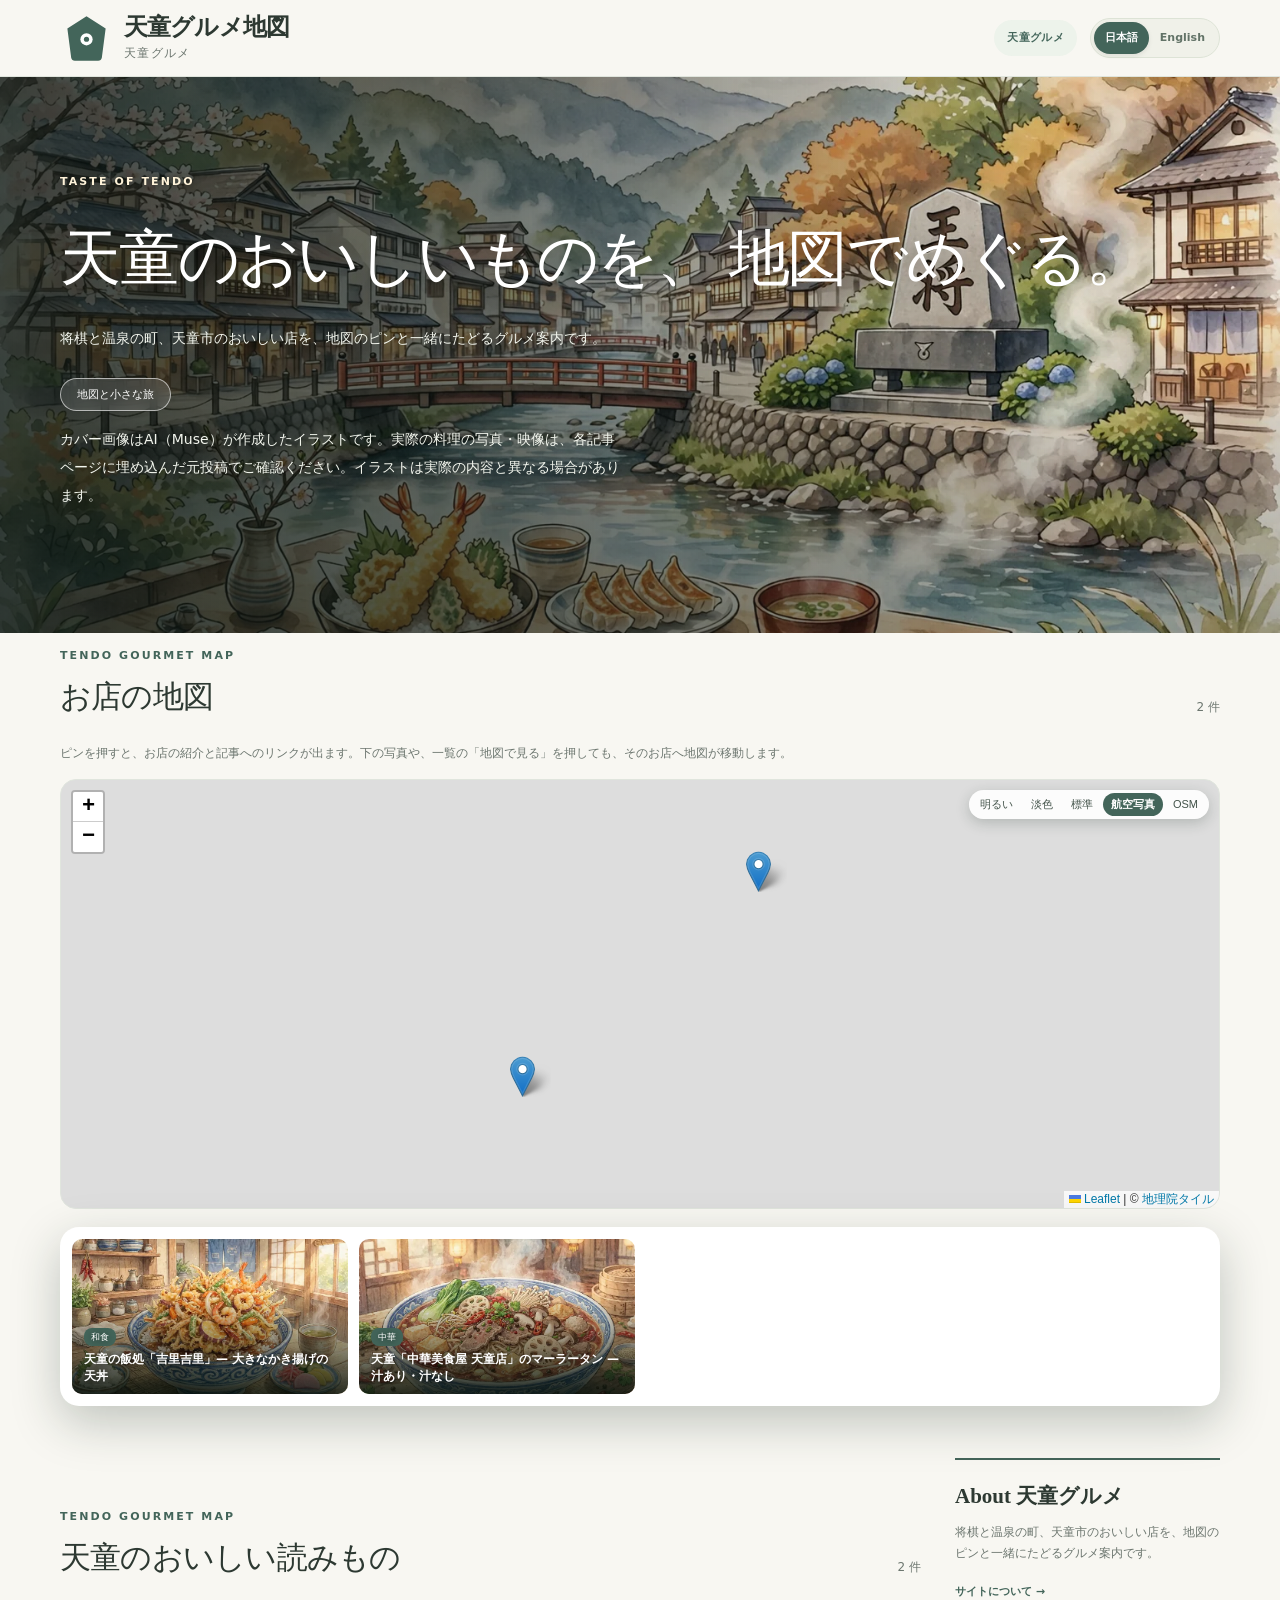
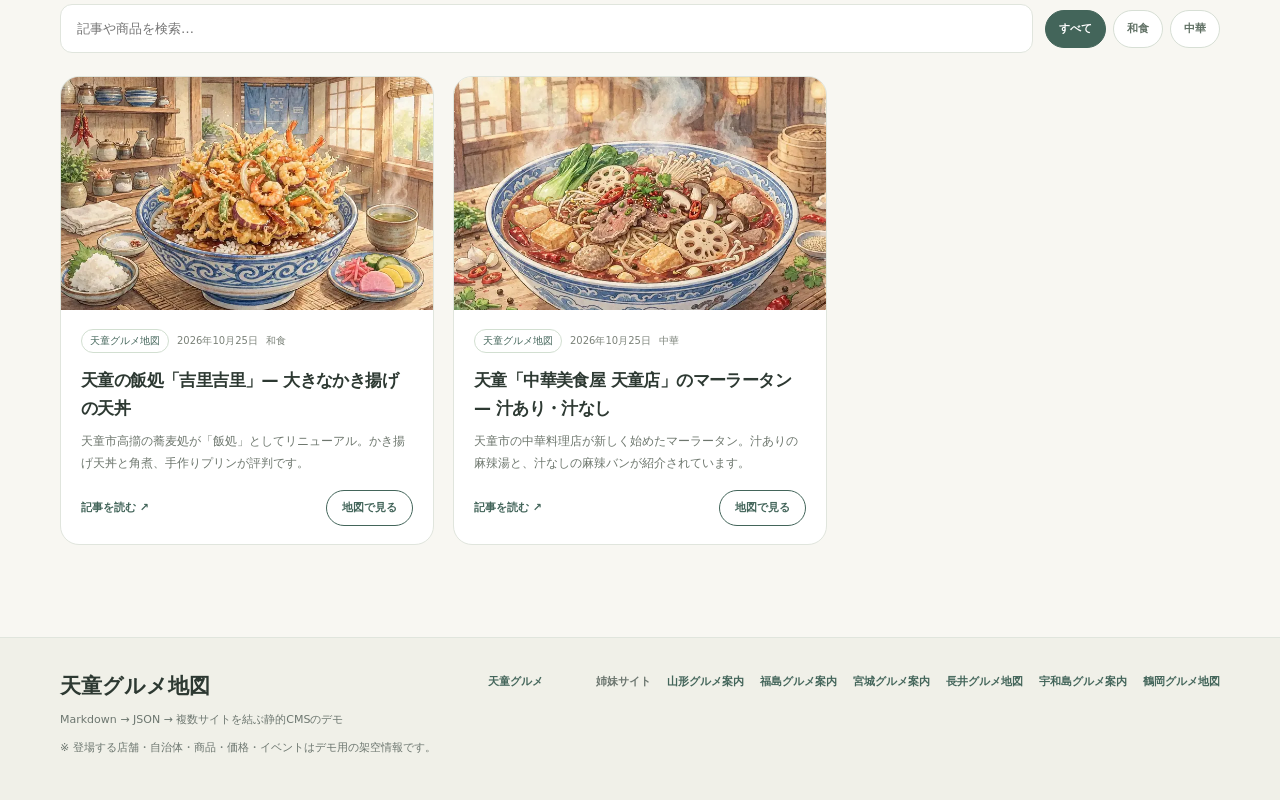
==== preview.html @ d47a8094 "Update generated site files" ====
<!doctype html><html lang="ja"><head><meta charset="utf-8"><meta name="viewport" content="width=device-width,initial-scale=1"><meta name="description" content="Markdownから生成した静的JSONサイト"><title>天童グルメ地図</title><style>:root{--bg:#f8f7f2;--ink:#2d3932;--muted:#6c766f;--line:#e0e5dd;--accent:#416851;--accentsoft:#edf3eb;--paper:#fff;--round:19px;--shadow:0 18px 48px rgba(37,57,42,.075)}*{box-sizing:border-box}html{scroll-behavior:smooth}body{margin:0;background:var(--bg);color:var(--ink);font:15px/1.8 -apple-system,BlinkMacSystemFont,'Noto Sans JP','Hiragino Kaku Gothic ProN',system-ui,sans-serif}button,input{font:inherit}button{cursor:pointer}a{color:inherit;text-decoration:none}a:hover{color:var(--accent)}img{max-width:100%}h1,h2,h3,p{margin-top:0}[hidden]{display:none!important}.container{width:min(1160px,calc(100% - 48px));margin:auto}.topbar{position:sticky;top:0;z-index:5;background:rgba(248,247,242,.97);backdrop-filter:blur(13px);border-bottom:1px solid var(--line)}.topline{display:flex;gap:18px;align-items:center;justify-content:space-between;min-height:76px}.brand{display:flex;align-items:center;gap:12px;min-width:0}.brandicon{width:42px;height:42px;display:grid;place-items:center;border-radius:13px;background:var(--accent);color:white;font:26px Georgia,serif}.brandname{display:block;font-family:Georgia,'Noto Serif JP',serif;font-size:24px;font-weight:700;line-height:1.1;letter-spacing:-.035em}.brandsub{display:block;font-size:12px;color:var(--muted);letter-spacing:.11em;line-height:1.4;margin-top:5px}.links{display:flex;align-items:center;gap:6px;flex-wrap:wrap;justify-content:flex-end}.links a{font-size:11px;font-weight:700;letter-spacing:.025em;border-radius:100px;padding:8px 13px;white-space:nowrap}.links a.selected{background:var(--accentsoft);color:var(--accent)}.cartbadge{display:inline-block;background:var(--accent);color:white;border-radius:15px;font-size:9px;min-width:17px;text-align:center;padding:0 4px}.mobilehint{display:none}.hero{background:linear-gradient(115deg,#e3eade,#f2dfc7);position:relative;overflow:hidden}.hero:before{content:"";position:absolute;width:370px;height:370px;border-radius:100%;right:-55px;top:-160px;background:rgba(255,255,255,.28)}.hero:after{content:"✳";position:absolute;right:10%;bottom:-150px;font:350px Georgia,serif;line-height:1;color:rgba(74,110,81,.09);transform:rotate(-16deg)}.hero.town{background:linear-gradient(110deg,#d9ebec,#eaf1e2)}.hero.town:after{content:"⌂";color:rgba(66,106,118,.09)}.hero.fruit{background:linear-gradient(110deg,#f6e6d2,#f7e0d9)}.hero.fruit:after{content:"◌";color:rgba(166,95,70,.13)}.heroinner{position:relative;z-index:1;padding:70px 0 77px;max-width:1160px;margin:auto}.kicker{font-size:11px;letter-spacing:.19em;font-weight:800;color:var(--accent)}.hero h1{font:500 clamp(35px,5vw,61px)/1.5 Georgia,'Noto Serif JP',serif;letter-spacing:-.035em;margin:19px 0;color:#263c31;white-space:pre-line}.hero p{font-size:14px;max-width:565px;color:#5c6a60;line-height:2}.hero .subpill{display:inline-flex;border:1px solid color-mix(in srgb,var(--accent) 35%,transparent);border-radius:100px;color:var(--accent);font-size:11px;padding:6px 16px;margin-top:12px;background:rgba(255,255,255,.28)}.section{padding:52px 0}.sectiontitle{display:flex;justify-content:space-between;align-items:end;margin-bottom:25px;gap:16px}.sectiontitle h2{font:500 31px/1.35 Georgia,'Noto Serif JP',serif;letter-spacing:-.025em;margin:8px 0 0}.sectiontitle .caption{font-size:12px;color:var(--muted);margin:0}.siteintro{display:grid;grid-template-columns:repeat(3,1fr);gap:18px;margin-bottom:50px}.siteitem{border:1px solid var(--line);background:white;border-radius:18px;padding:22px 23px;transition:transform .15s,border-color .15s;display:flex;gap:12px;align-items:start}.siteitem:hover{transform:translateY(-3px);border-color:var(--accent)}.siteemoji{width:45px;height:45px;border-radius:15px;background:var(--accentsoft);display:grid;place-items:center;font-size:23px;flex:none}.siteitem strong{font-size:15px}.siteitem span{display:block;font-size:11px;color:var(--muted);line-height:1.8;margin-top:4px}.tools{display:flex;gap:12px;flex-wrap:wrap;align-items:center;margin-bottom:23px}.search{background:#fff;border:1px solid var(--line);padding:12px 16px;border-radius:12px;min-width:220px;flex:1;font-size:13px;outline-color:var(--accent)}.chips{display:flex;flex-wrap:wrap;gap:7px}.chip{border:1px solid #d7dfd5;color:#617165;padding:8px 13px;background:#fff;border-radius:30px;font-size:11px;font-weight:700}.chip.active{background:var(--accent);color:white;border-color:var(--accent)}.grid{display:grid;grid-template-columns:repeat(3,minmax(0,1fr));gap:19px}.tile{border-radius:var(--round);background:var(--paper);border:1px solid var(--line);overflow:hidden;display:flex;flex-direction:column;transition:transform .18s,border-color .18s,box-shadow .18s}.tile:hover{transform:translateY(-4px);box-shadow:var(--shadow);border-color:#b3c6b6}.tile-image{width:100%;height:auto;display:block;background:#e8e4d8}.tile-content{display:flex;flex-direction:column;flex:1;padding:19px 20px 18px}.tile-meta{display:flex;gap:8px;align-items:center;flex-wrap:wrap;color:#7b8279;font-size:10px}.tag{color:var(--accent);border:1px solid #d2dfd1;border-radius:20px;padding:2px 8px;font-size:10px}.tile h3{font-size:17px;line-height:1.65;margin:13px 0 8px;letter-spacing:-.035em}.tile p{font-size:12px;color:#6e776e;line-height:1.85;margin-bottom:16px}.tile-foot{margin-top:auto;display:flex;gap:10px;justify-content:space-between;align-items:center}.more{color:var(--accent);font-size:11px;font-weight:800}.price{font-size:19px;font-weight:750;color:#a65e42}.price small{font-size:10px;font-weight:400;color:#777}.pillbutton{border:1px solid var(--accent);background:var(--accent);color:white;border-radius:30px;padding:7px 15px;font-size:11px;font-weight:700}.pillbutton.ghost{background:white;color:var(--accent)}.pillbutton:hover{opacity:.85}.introgrid{display:grid;grid-template-columns:1fr 265px;gap:34px}.rightnote{border-top:2px solid var(--accent);padding-top:22px}.rightnote h3{font:600 21px Georgia,serif;margin-bottom:12px}.rightnote p{font-size:12px;color:var(--muted)}.article{display:grid;grid-template-columns:minmax(0,1fr) 260px;gap:34px;align-items:start}.articlehead{padding:44px 0 32px;background:linear-gradient(105deg,var(--accentsoft),#f5eddf)}.articlehead h1{font:500 clamp(29px,4vw,44px)/1.52 Georgia,'Noto Serif JP',serif;margin:12px 0 0;overflow-wrap:anywhere}.paper{border:1px solid var(--line);border-radius:19px;background:#fff;padding:32px;overflow-wrap:anywhere}.articlecover{width:100%;height:auto;border-radius:11px;margin-bottom:26px}.prose{font-size:14px;line-height:2.15}.prose h2{font-size:20px;margin-top:30px;border-left:4px solid var(--accent);padding-left:12px}.prose h3{font-size:17px}.prose img{display:block;margin:22px auto;max-width:100%;height:auto;border-radius:10px}.prose p{margin-bottom:18px}.prose a{color:var(--accent);font-weight:600;text-decoration:underline;text-underline-offset:3px}.prose a:hover{text-decoration-thickness:2px}.prose ul{padding-left:20px}.prose table{width:100%;border-collapse:collapse;margin:4px 0 24px;font-size:13px;line-height:1.75}.prose th,.prose td{border:1px solid var(--line);padding:9px 12px;text-align:left;vertical-align:top}.prose th{background:var(--accentsoft);font-weight:700}.prose tbody tr:nth-child(even){background:#fafaf6}.prose td:first-child{font-weight:600}.prose pre{overflow-x:auto;background:#f4f4ee;border:1px solid var(--line);border-radius:10px;padding:14px 16px;font-size:12.5px;line-height:1.7;margin:4px 0 22px}.prose code{font-family:ui-monospace,SFMono-Regular,Menlo,Consolas,monospace}.backlink{display:inline-flex;margin-top:25px;color:var(--accent);font-weight:800;font-size:12px}.info{padding:17px;background:var(--accentsoft);border-radius:13px;font-size:12px;color:#5f6e62;margin-top:18px}.info.warn{background:#fff4e5;color:#956044;border:1px solid #efd7b9}.cross{margin-top:45px;padding-top:20px;border-top:1px solid var(--line)}.cross h2{font:500 25px Georgia,serif}.crosslinks{display:grid;grid-template-columns:repeat(2,minmax(0,1fr));gap:14px}.crosslink{display:flex;align-items:center;gap:12px;border:1px solid var(--line);padding:9px;background:white;border-radius:12px;min-width:0}.crosslink img{width:78px;height:58px;object-fit:cover;border-radius:7px;flex:none}.crosslink strong{font-size:12px;line-height:1.5;display:block}.crosslink span{font-size:10px;color:var(--muted)}.lead{font:500 18px/1.85 Georgia,serif}.purchase{display:flex;align-items:end;justify-content:space-between;gap:12px;background:#f8f6ef;padding:18px;border-radius:13px;margin-top:25px}.purchase .pillbutton{font-size:13px;padding:12px 18px}.toolbar{display:flex;align-items:center;justify-content:space-between;gap:12px;margin-bottom:24px}.notice{font-size:12px;color:#926148;background:#fff1e7;border:1px solid #eed6c2;border-radius:10px;padding:12px 16px}.cartrow{display:grid;grid-template-columns:90px 1fr auto;align-items:center;gap:17px;border-bottom:1px solid var(--line);padding:19px 0}.cartrow img{width:90px;height:67px;object-fit:cover;border-radius:9px}.cartrow h3{font-size:15px;margin-bottom:4px}.cartrow p{font-size:11px;color:var(--muted);margin:0}.cartctrl{display:flex;align-items:center;gap:9px}.cartctrl button{border:1px solid var(--line);background:#fff;padding:4px 10px;border-radius:8px}.total{display:flex;align-items:center;justify-content:space-between;font-size:20px;font-weight:bold;margin:30px 0}.servicegrid{display:grid;grid-template-columns:repeat(3,minmax(0,1fr));gap:12px;margin:0 0 35px}.service{padding:17px 20px;background:white;border:1px solid var(--line);border-radius:14px;font-size:13px;font-weight:700;color:#466f78;display:flex;align-items:center;gap:10px}.footer{margin-top:40px;border-top:1px solid var(--line);background:#f0f0e8;padding:34px 0}.footerinner{display:flex;align-items:start;justify-content:space-between;gap:24px}.footer strong{font:600 21px Georgia,serif}.footer p{font-size:11px;color:var(--muted);margin:8px 0}.footlinks{display:flex;gap:16px;flex-wrap:wrap}.footlinks a{font-size:11px;font-weight:700;color:var(--accent)}.sisterlinks{align-items:center}.sisterlabel{font-size:11px;font-weight:800;color:var(--muted)}.empty{padding:35px;border:1px dashed #ccd5ca;border-radius:14px;text-align:center;color:var(--muted)}.loading{padding:50px;text-align:center}.sr-only{position:absolute;width:1px;height:1px;overflow:hidden;clip:rect(0,0,0,0)}
@media(max-width:950px){.grid{grid-template-columns:repeat(2,minmax(0,1fr))}.siteintro{grid-template-columns:repeat(2,minmax(0,1fr))}.introgrid,.article{grid-template-columns:1fr}.rightnote{display:none}.links{gap:0}.links a{padding:8px 9px}.heroinner{padding:58px 0}}
@media(max-width:600px){.container{width:calc(100% - 30px)}.topline{min-height:80px;display:block;padding:12px 0}.brand{margin-bottom:8px}.brandicon{width:33px;height:33px;font-size:19px}.brandname{font-size:19px}.brandsub{display:none}.links{justify-content:flex-start;gap:2px}.links a{font-size:10px;padding:5px 8px}.heroinner{padding:38px 0 44px}.hero h1{font-size:35px}.hero p{font-size:12px}.hero:after{font-size:210px;bottom:-85px}.section{padding:36px 0}.siteintro,.grid,.crosslinks,.servicegrid{grid-template-columns:1fr}.sectiontitle h2{font-size:25px}.paper{padding:20px}.articlehead{padding:27px 0}.cartrow{grid-template-columns:65px 1fr}.cartrow img{width:65px;height:58px}.cartctrl{grid-column:2}.purchase{display:block}.purchase button{margin-top:16px}.footerinner{display:block}.footlinks{margin-top:16px}.tile-content{padding:16px}.prose table{display:block;overflow-x:auto;-webkit-overflow-scrolling:touch}.prose th,.prose td{padding:8px 10px}.prose table:has(>thead>tr>:nth-child(2):last-child){overflow:visible}.prose table:has(>thead>tr>:nth-child(2):last-child) thead{display:none}.prose table:has(>thead>tr>:nth-child(2):last-child) tbody,.prose table:has(>thead>tr>:nth-child(2):last-child) tr{display:block}.prose table:has(>thead>tr>:nth-child(2):last-child) tr{border:1px solid var(--line);border-radius:12px;margin-bottom:12px;overflow:hidden;background:#fff}.prose table:has(>thead>tr>:nth-child(2):last-child) td{display:block;border:none;padding:6px 14px 12px}.prose table:has(>thead>tr>:nth-child(2):last-child) td:first-child{background:var(--accentsoft);font-weight:700;white-space:normal;padding:8px 14px;margin-bottom:6px}.prose table:not(:has(>thead>tr>:nth-child(2):last-child)) th,.prose table:not(:has(>thead>tr>:nth-child(2):last-child)) td{min-width:112px}}
@media(prefers-reduced-motion:reduce){html{scroll-behavior:auto}.tile,.siteitem{transition:none}}
/* Bi-lingual navigation and photographic Miyagi gourmet hero. */
.header-right{display:flex;align-items:center;gap:13px;justify-content:flex-end;flex-wrap:wrap}
.language-switch{display:inline-flex;background:#f0f1e9;border:1px solid #dde3d6;padding:3px;border-radius:40px;white-space:nowrap}
.language-switch button{border:0;background:transparent;padding:6px 11px;color:#627367;border-radius:30px;font-size:11px;font-weight:750}
.language-switch button.chosen{background:var(--accent);color:#fff;box-shadow:0 2px 5px #00000014}
.hero.miyagi{background:#38302a;color:#fff}
.hero.miyagi .hero-photo{position:absolute;inset:0;width:100%;height:100%;object-fit:cover;display:block}
.hero.miyagi:before{display:none}
.hero.miyagi:after{content:none}
.hero.miyagi .heroinner{isolation:isolate}
.hero.miyagi h1{color:#fff;text-shadow:0 2px 20px #00000070}
.hero.miyagi .kicker{color:#fae0b5}
.hero.miyagi p{color:#fff0d9;max-width:510px;text-shadow:0 1px 12px #00000065}
.hero.miyagi .subpill{background:#ffffff1f;border-color:#ffffff80;color:#fff}
.site-link-label{color:var(--accent)!important;font-weight:700!important}
@media(max-width:1060px){.header-right{gap:6px}.links a{padding:6px 8px}}
@media(max-width:720px){.header-right{justify-content:flex-start}.language-switch{margin-top:4px}.hero.miyagi .hero-photo{object-position:56% center}.hero.miyagi:before{display:block;background:linear-gradient(90deg,#221b14bb,transparent);inset:0;width:auto;height:auto;border-radius:0}.hero.miyagi .heroinner{padding:55px 0 65px}}


/* Editorial photographic style, with fully localized HTML text over image assets. */
.hero{background:#22312b;min-height:440px;isolation:isolate}
.hero .hero-photo{position:absolute;inset:0;width:100%;height:100%;display:block;object-fit:cover;object-position:center 47%;z-index:-2}
.hero:before,.hero.miyagi:before{content:"";display:block;position:absolute;inset:0;width:100%;height:100%;border-radius:0;background:linear-gradient(90deg,rgba(10,22,19,.79) 0%,rgba(13,24,20,.56) 39%,rgba(13,22,19,.07) 84%),linear-gradient(0deg,rgba(11,20,15,.30),transparent 55%);z-index:-1;pointer-events:none}
.hero:after,.hero.town:after,.hero.fruit:after,.hero.miyagi:after{content:none;display:none}
.hero.town,.hero.fruit,.hero.bakery,.hero.miyagi,.hero.portal{background-color:#284034}
.hero .heroinner{position:relative;z-index:1;padding:90px 0 110px}
.hero h1,.hero.miyagi h1{color:#fff;text-shadow:0 4px 30px rgba(0,0,0,.38)}
.hero p,.hero.miyagi p{color:#f3f6ee;text-shadow:0 1px 15px rgba(0,0,0,.5)}
.hero .kicker,.hero.miyagi .kicker{color:#fff3d9;text-shadow:0 1px 8px #0007}
.hero .subpill,.hero.miyagi .subpill{color:white;border-color:#fff9;background:#ffffff24;backdrop-filter:blur(8px)}
.hero.fruit .hero-photo{object-position:center 48%}
.hero.town .hero-photo{object-position:center 50%}
.hero.bakery .hero-photo{object-position:center 50%}
.siteintro{grid-template-columns:repeat(4,minmax(0,1fr));gap:15px;margin-bottom:51px}
.siteitem{display:block;padding:0;overflow:hidden;min-width:0;box-shadow:0 5px 20px #20351f0a}
.siteitem-photo{display:block;overflow:hidden;height:156px;margin:0!important;background:#dde4d6}
.siteitem-photo img{width:100%;height:100%;display:block;object-fit:cover;transition:transform .3s}
.siteitem:hover .siteitem-photo img{transform:scale(1.045)}
.siteitem-info{padding:17px 19px 20px}
.siteitem-info strong{display:block;font-size:17px;line-height:1.45;margin:6px 0}
.siteitem-info .siteitem-type{font-size:10px;color:var(--accent);font-weight:800;letter-spacing:.07em}
.siteitem-info .siteitem-description{font-size:11px;line-height:1.7;color:#68766e;display:block;min-height:38px}
.siteitem-info .site-link-label{display:block;margin-top:14px}
.feature-wrap{position:relative;z-index:2;margin-top:-63px}
.photo-features{display:grid;grid-template-columns:repeat(4,minmax(0,1fr));gap:11px;padding:12px;background:#fff;border-radius:19px;box-shadow:0 16px 48px #172a2040}
.photo-feature{position:relative;height:155px;overflow:hidden;display:block;border-radius:10px;background:#dce8df}
.photo-feature:after{content:"";position:absolute;inset:0;background:linear-gradient(0deg,#05100ad9,transparent 65%)}
.photo-feature img{width:100%;height:100%;display:block;object-fit:cover;transition:transform .3s}
.photo-feature:hover img{transform:scale(1.07)}
.feature-caption{position:absolute;z-index:1;bottom:10px;left:12px;right:12px;color:#fff;text-shadow:0 1px 8px #000a}
.feature-caption small{display:inline-block;font-size:9px;background:var(--accent);color:#fff;padding:1px 7px;border-radius:8px;margin-bottom:5px}
.feature-caption strong{display:block;font-size:12px;line-height:1.35;max-height:3em;overflow:hidden}
@media(max-width:1000px){.siteintro{grid-template-columns:repeat(2,minmax(0,1fr))}.photo-feature{height:138px}.hero .heroinner{padding:70px 0 103px}}
@media(max-width:650px){.hero{min-height:385px}.hero .heroinner{padding:55px 0 100px}.hero:before{background:linear-gradient(90deg,#102015d9,rgba(12,28,19,.56) 75%,#0b261f35)}.siteintro{gap:12px}.siteitem-photo{height:112px}.siteitem-info{padding:12px}.siteitem-info strong{font-size:14px}.siteitem-info .siteitem-description{min-height:0}.photo-features{grid-template-columns:repeat(2,minmax(0,1fr));gap:8px;padding:8px;border-radius:14px}.feature-wrap{margin-top:-53px}.photo-feature{height:128px}.feature-caption strong{font-size:11px}}

/* Editorial vector logos, replacing the temporary h./house/emoji marks. */
.brandicon{width:52px;height:52px;flex:none;display:inline-flex;align-items:center;justify-content:center;background:transparent!important;color:#4a755f;border-radius:0!important;font-size:inherit;overflow:visible}
.brandicon svg{display:block;width:49px;height:49px;max-width:none;flex:none}
.brandicon-portal{color:#55785c}
.brandicon-bakery{color:#9b6a36}
.brandicon-town{color:#517c55}
.brandicon-fruit{color:#e77e2a}
.brandicon-gourmet{color:#143c47}
.brandicon-gourmet svg{width:54px}
.brandicon-miyagi{color:#a83232}
.brandicon-tendo{color:#43655a}
@media(max-width:650px){.brandicon{width:39px;height:39px}.brandicon svg{width:38px;height:38px}.brandicon-gourmet svg{width:42px}}

.embed{display:flex;justify-content:center;margin:0 auto 24px;max-width:560px}
.embed blockquote{width:100%}
.heronote{font-size:11px;color:#7a847b;margin-top:14px;max-width:680px;line-height:1.9}
.mapbox{margin-top:26px;border:1px solid var(--line);border-radius:13px;padding:18px;background:#fbfaf5}.mapbox h3{font-size:15px;margin-bottom:10px}.maplinks{display:flex;gap:10px;flex-wrap:wrap}.mapbox p{font-size:11px;color:var(--muted);margin:10px 0 0}

/* Article page: left sidebar with site note + SNS embed (trial, 2026-10-26) */
.article{grid-template-columns:350px minmax(0,1fr)}
.leftnote{position:sticky;top:96px;border-top:2px solid var(--accent);padding-top:22px}
.leftnote h3{font:600 21px Georgia,serif;margin-bottom:12px}
.leftnote p{font-size:12px;color:var(--muted)}
.leftnote .embed{margin:24px 0 0;max-width:100%}
@media(max-width:950px){.article{grid-template-columns:1fr}.leftnote{position:static}}
.tsub{display:block;font-size:.6em;font-weight:500;letter-spacing:.02em;opacity:.72;margin-top:.16em}

/* Cover images: show the whole image at its natural aspect ratio, never cropped to a fixed frame (2026-10-26) */
.tile-image,.articlecover{aspect-ratio:auto;object-fit:initial}

/* Tendo gourmet map (Leaflet, self-hosted) */
.mapsection{padding-top:8px}
.maplead{font-size:12px;color:var(--muted);margin-bottom:14px}
.gourmetmap{height:430px;border:1px solid var(--line);border-radius:16px;overflow:hidden;background:#e8ede4;position:relative;z-index:0}
.gourmetmap .leaflet-popup-content{font-size:12px;line-height:1.7}
.gourmetmap .leaflet-popup-content strong{font-size:13px}
.gourmetmap .leaflet-popup-content a{color:var(--accent);font-weight:700}
.mapfallback{padding:22px;font-size:12px;color:var(--muted)}
.mapattr{font-size:10px;color:var(--muted);margin-top:8px}
.mapattr a{text-decoration:underline}
@media(max-width:600px){.gourmetmap{height:330px}}

/* Map style selector (Tendo) */
.mapstylebar{display:flex;gap:2px;background:rgba(255,255,255,.92);padding:3px;border-radius:999px;box-shadow:0 4px 14px rgba(34,48,42,.22)}
.mapstylebar button{border:0;background:transparent;color:#43534a;font-size:11px;line-height:1;padding:6px 8px;border-radius:999px;cursor:pointer;font-family:inherit;white-space:nowrap}
.mapstylebar button.active{background:var(--accent);color:#fff;font-weight:700}
/* Tendo top: the photo list follows the map — cancel the hero-overlap pull-up so it never covers the map or its attribution, and keep the gap snug */
.mapsection{padding-bottom:16px}
.mapsection+.feature-wrap{margin-top:2px}
</style></head><body><div id="app" data-default="tendo" data-preview="true" data-root="./" data-mode="site" data-site-id="tendo" data-portal-url=""><p class="loading">読み込み中…</p></div><noscript>JavaScriptを有効にしてください。</noscript><script type="application/json" id="preview-data">{"portal":{"version":1,"schema":"static-portal/v1","schema_version":"1.1.0","sites":[{"id":"tendo","name":"天童グルメ地図","short_name":"天童グルメ","kind":"media","kind_label":"グルメメディア","accent":"#43655a","eyebrow":"TASTE OF TENDO","hero_title":"天童のおいしいものを、 地図でめぐる。","description":"将棋と温泉の町、天童市のおいしい店を、地図のピンと一緒にたどるグルメ案内です。","subtitle":"天童の味を地図で集めた読みもの","hero_note":"地図と小さな旅","about":"山形県天童市内の飲食店を訪れた人のSNS投稿をもとに、お店と料理を地図と一緒に紹介するグルメ案内です。カバー画像はAIが作成した水彩調イラストで、実際の料理の写真は各記事に埋め込んだ元投稿で確認できます。","hero_image":"tendo/hero.webp","i18n":{"en":{"name":"Tendo Food Map","short_name":"Tendo Food","kind_label":"Food magazine","hero_title":"Explore the flavors of Tendo,\n one pin on the map at a time.","description":"A food guide to Tendo, the town of shogi and hot springs, with every eatery pinned on a map.","subtitle":"Stories about the tastes of Tendo, collected on a map","hero_note":"A map and short trips","about":"A food guide to eateries in Tendo, Yamagata, based on social posts by visitors, presented together with a map. Cover images are AI-created watercolor illustrations; see the embedded original posts for actual photos of the food."}},"hero_image_src":"[data-uri]","hero_thumbnail":{"src":"[data-uri]","alt":"天童グルメ地図","mime":"image/webp"}}],"entries":[{"id":"tendo:kirikiri-tendo","site_id":"tendo","site_name":"天童グルメ地図","site_kind":"media","slug":"kirikiri-tendo","type":"article","title":"天童の飯処「吉里吉里」— 大きなかき揚げの天丼","subtitle":"","author":"","date":"2026-10-25","category":"和食","summary":"天童市高擶の蕎麦処が「飯処」としてリニューアル。かき揚げ天丼と角煮、手作りプリンが評判です。","url":"https://oosawak.github.io/tendo-gourmet/#/post/tendo/kirikiri-tendo","cover":{"src":"[data-uri]","alt":"大きなかき揚げ天丼を描いた水彩調イラスト","mime":"image/webp"},"i18n":{"en":{}},"embed_url":"https://www.threads.com/@mii.yamagata25/post/DVlFtL8kqO7","embed_platform":"threads","map_query":"そば処 吉里吉里 天童市高擶北137-4","address":"山形県天童市高擶北137-4","lat":38.3376683,"lng":140.3394706},{"id":"tendo:chuka-bishokuya-tendo-malatang","site_id":"tendo","site_name":"天童グルメ地図","site_kind":"media","slug":"chuka-bishokuya-tendo-malatang","type":"article","title":"天童「中華美食屋 天童店」のマーラータン — 汁あり・汁なし","subtitle":"","author":"","date":"2026-10-25","category":"中華","summary":"天童市の中華料理店が新しく始めたマーラータン。汁ありの麻辣湯と、汁なしの麻辣バンが紹介されています。","url":"https://oosawak.github.io/tendo-gourmet/#/post/tendo/chuka-bishokuya-tendo-malatang","cover":{"src":"[data-uri]","alt":"マーラータンを描いた水彩調イラスト","mime":"image/webp"},"i18n":{"en":{}},"embed_url":"https://www.instagram.com/reel/DeRNV-oT2SA/","embed_platform":"instagram","map_query":"中華美食屋 天童店 天童市糠塚1-6-26","address":"山形県天童市糠塚1-6-26","lat":38.3652225,"lng":140.3800356}],"hero_image_src":"[data-uri]"},"sites":{"tendo":{"version":1,"schema":"static-site-feed/v1","schema_version":"1.1.0","languages":["ja","en"],"site":{"id":"tendo","name":"天童グルメ地図","short_name":"天童グルメ","kind":"media","kind_label":"グルメメディア","accent":"#43655a","eyebrow":"TASTE OF TENDO","hero_title":"天童のおいしいものを、 地図でめぐる。","description":"将棋と温泉の町、天童市のおいしい店を、地図のピンと一緒にたどるグルメ案内です。","subtitle":"天童の味を地図で集めた読みもの","hero_note":"地図と小さな旅","about":"山形県天童市内の飲食店を訪れた人のSNS投稿をもとに、お店と料理を地図と一緒に紹介するグルメ案内です。カバー画像はAIが作成した水彩調イラストで、実際の料理の写真は各記事に埋め込んだ元投稿で確認できます。","hero_image":"tendo/hero.webp","i18n":{"en":{"name":"Tendo Food Map","short_name":"Tendo Food","kind_label":"Food magazine","hero_title":"Explore the flavors of Tendo,\n one pin on the map at a time.","description":"A food guide to Tendo, the town of shogi and hot springs, with every eatery pinned on a map.","subtitle":"Stories about the tastes of Tendo, collected on a map","hero_note":"A map and short trips","about":"A food guide to eateries in Tendo, Yamagata, based on social posts by visitors, presented together with a map. Cover images are AI-created watercolor illustrations; see the embedded original posts for actual photos of the food."}},"hero_image_src":"[data-uri]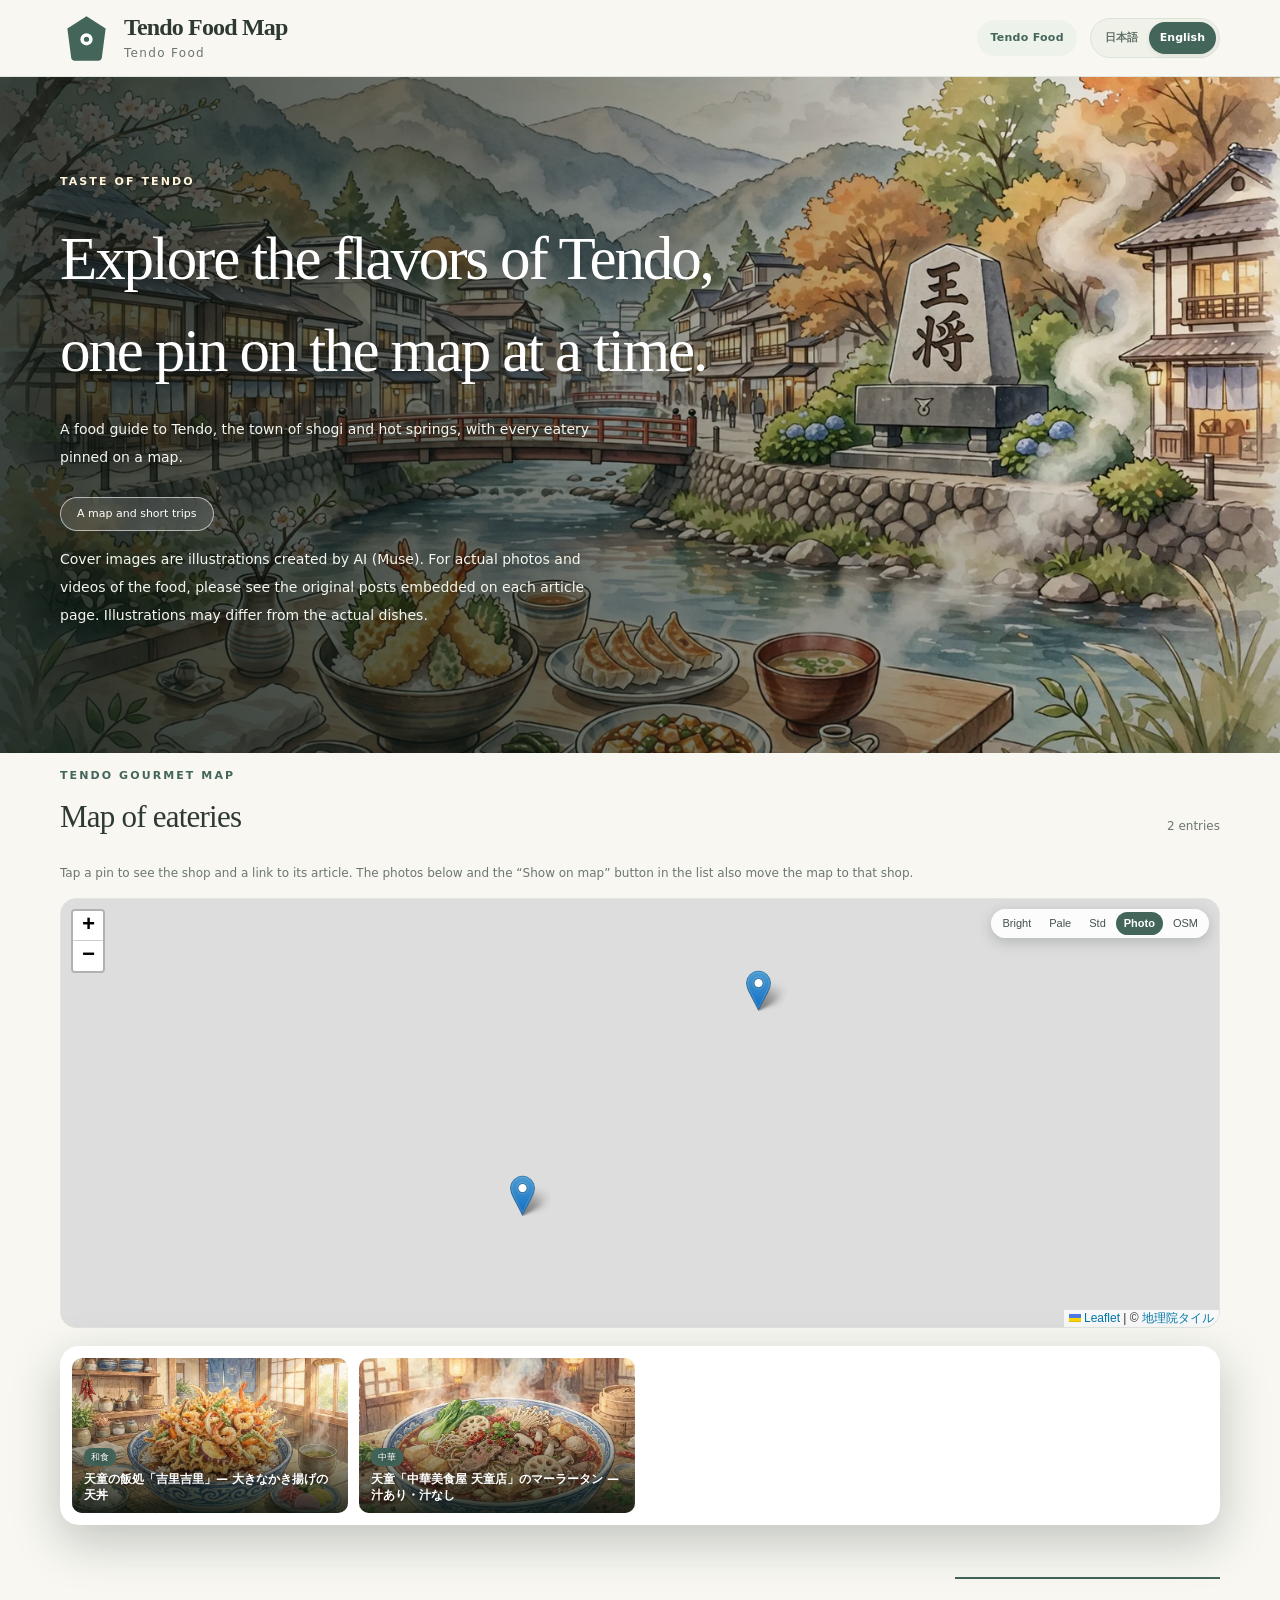
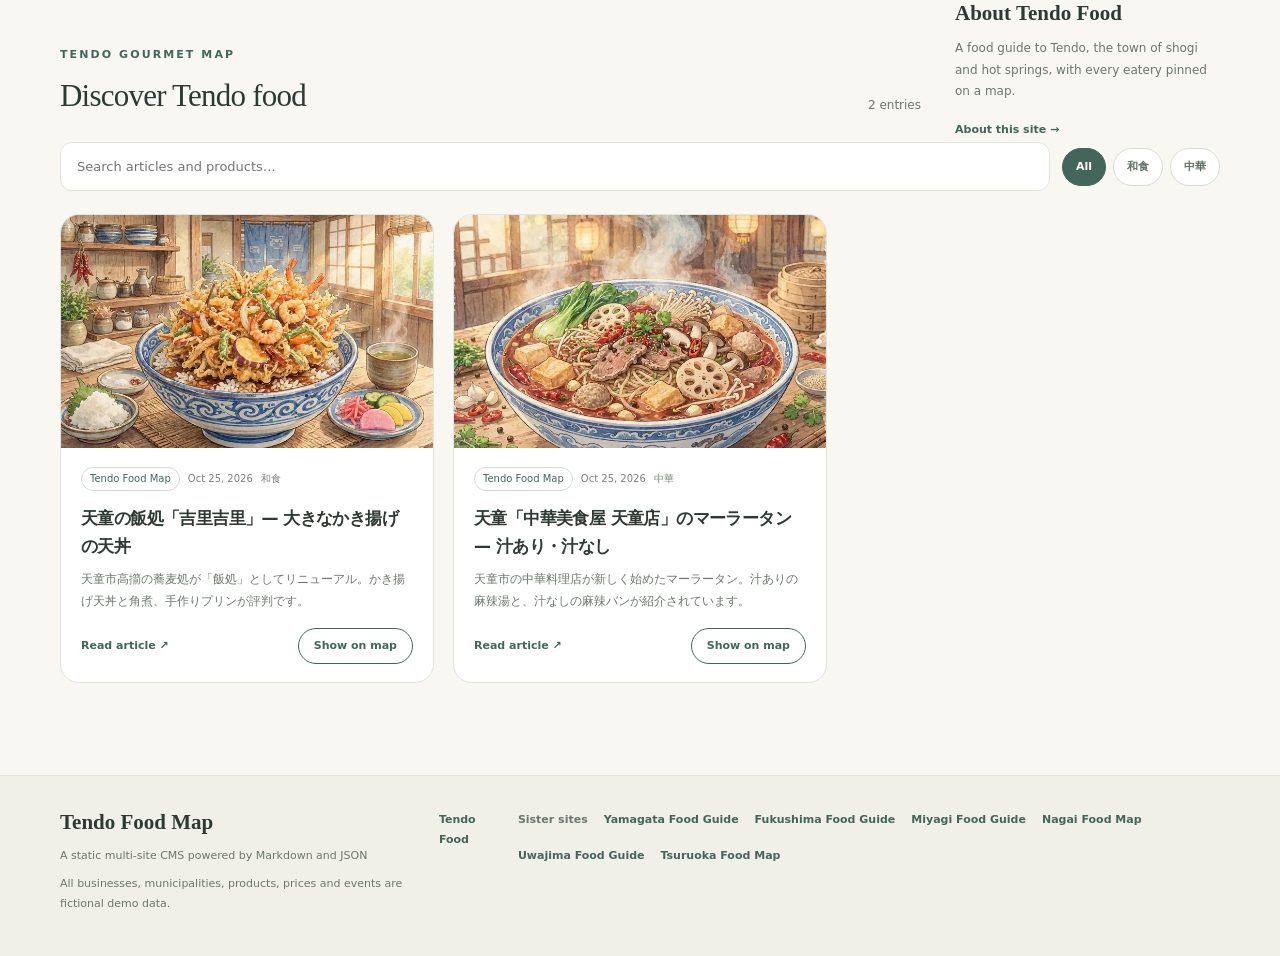
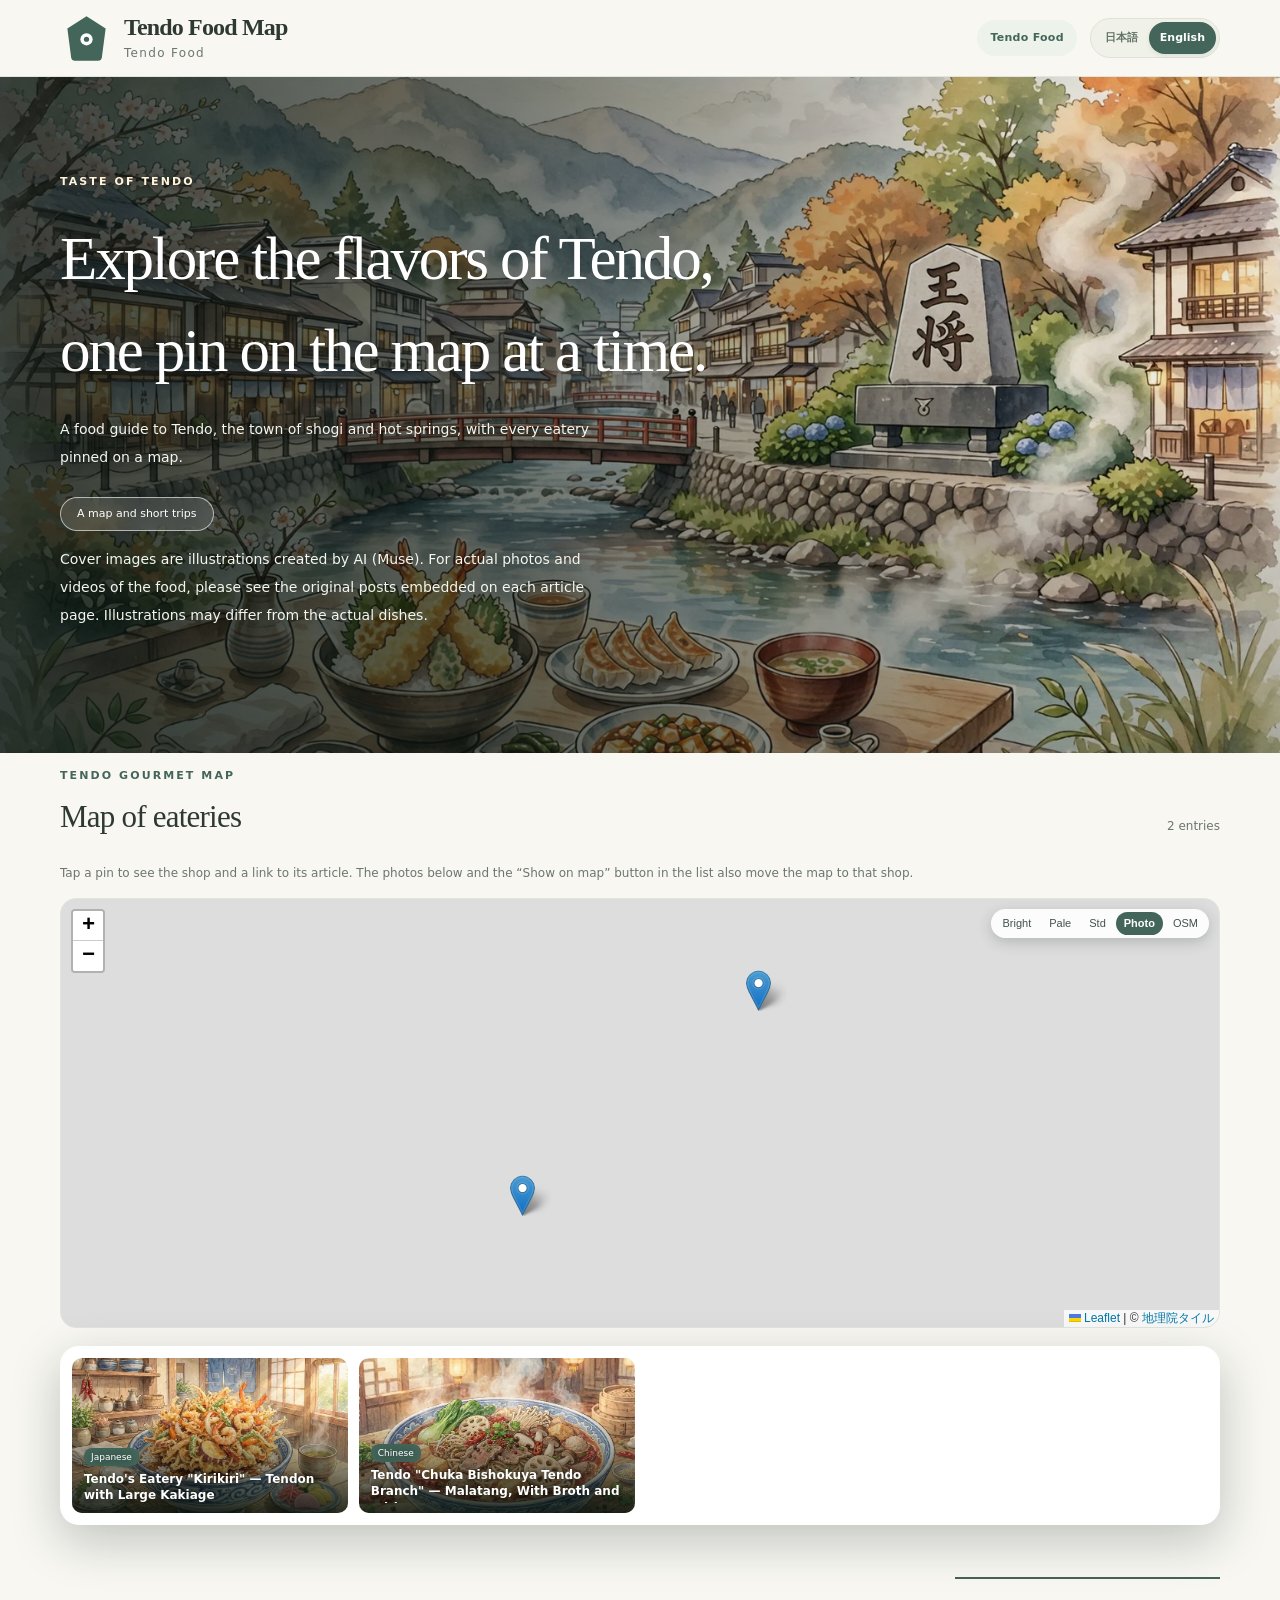
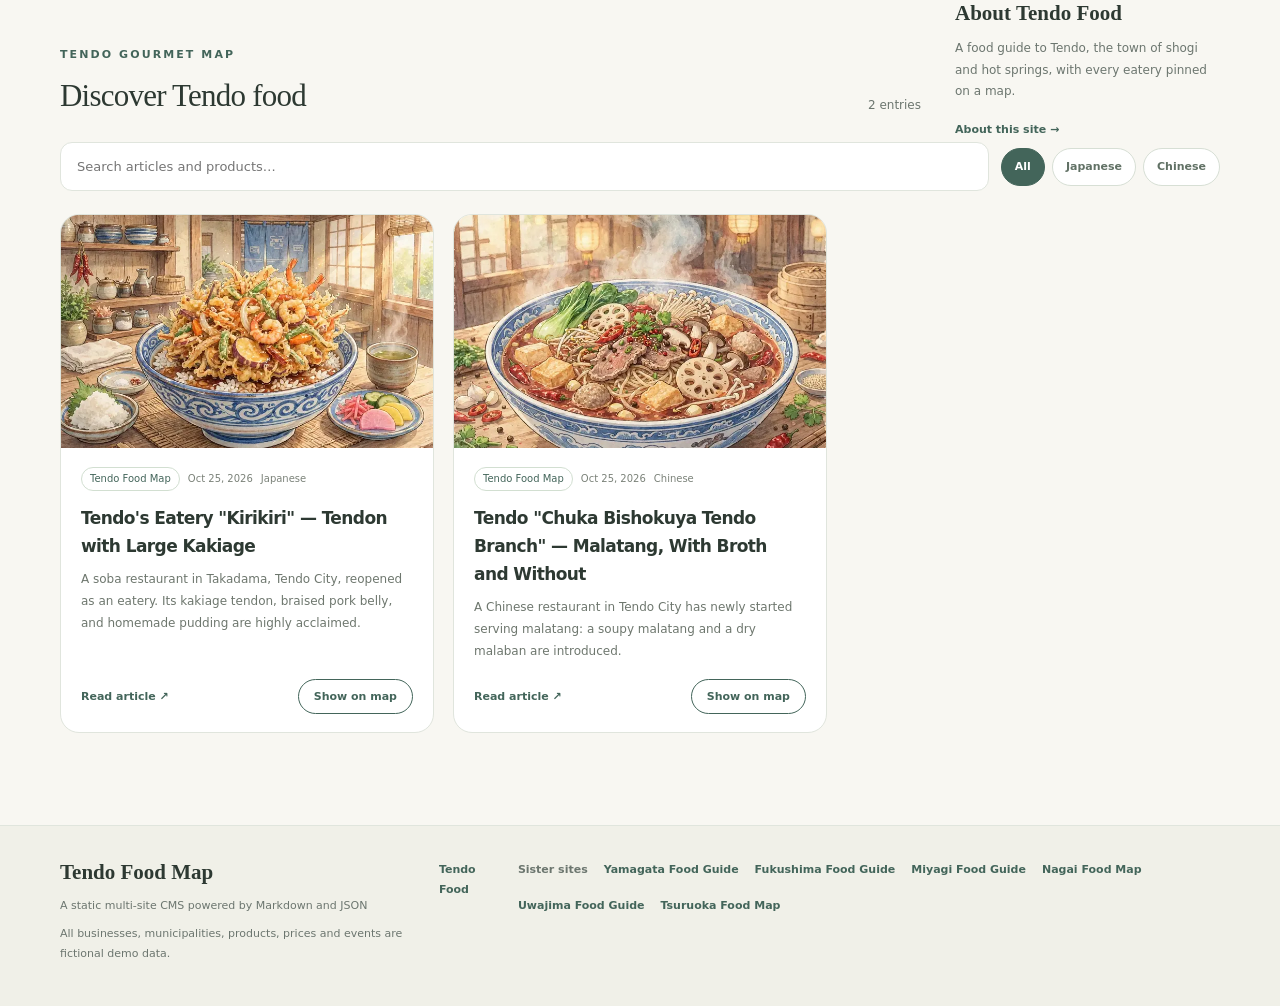
